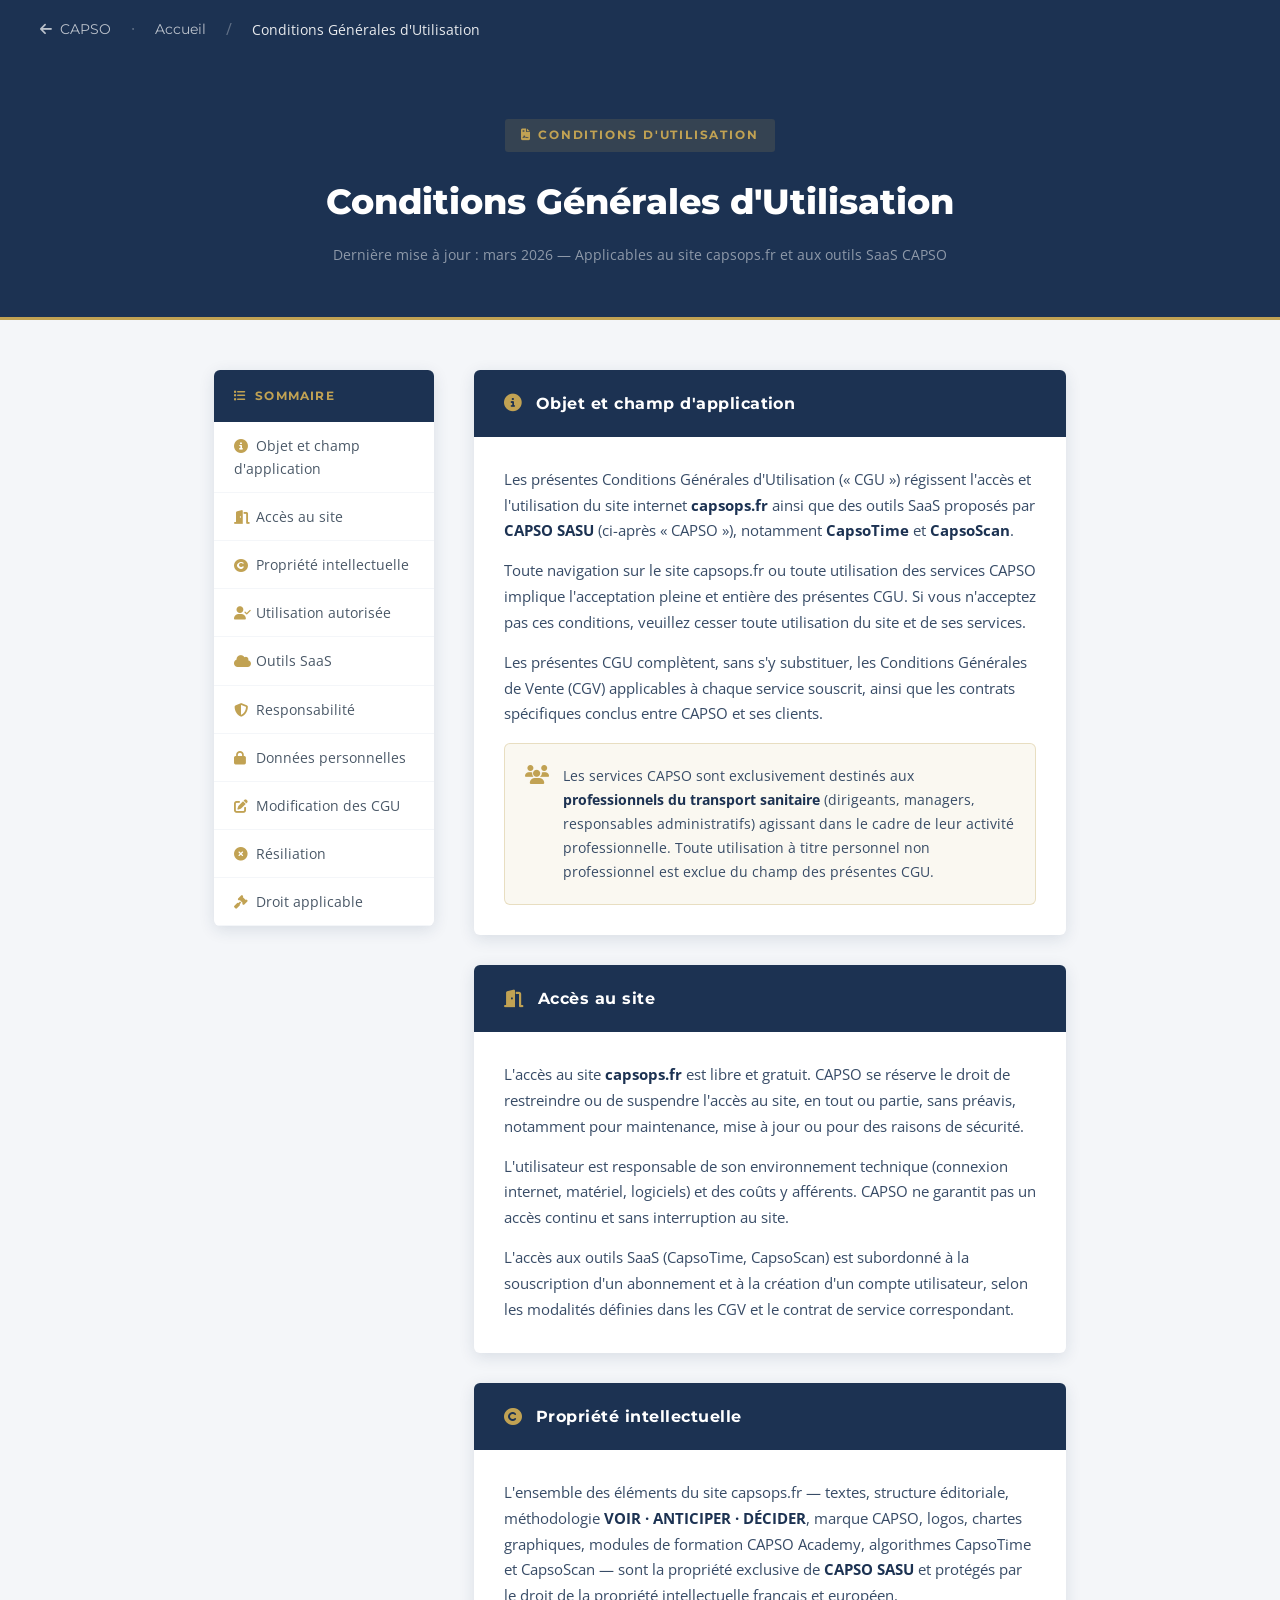
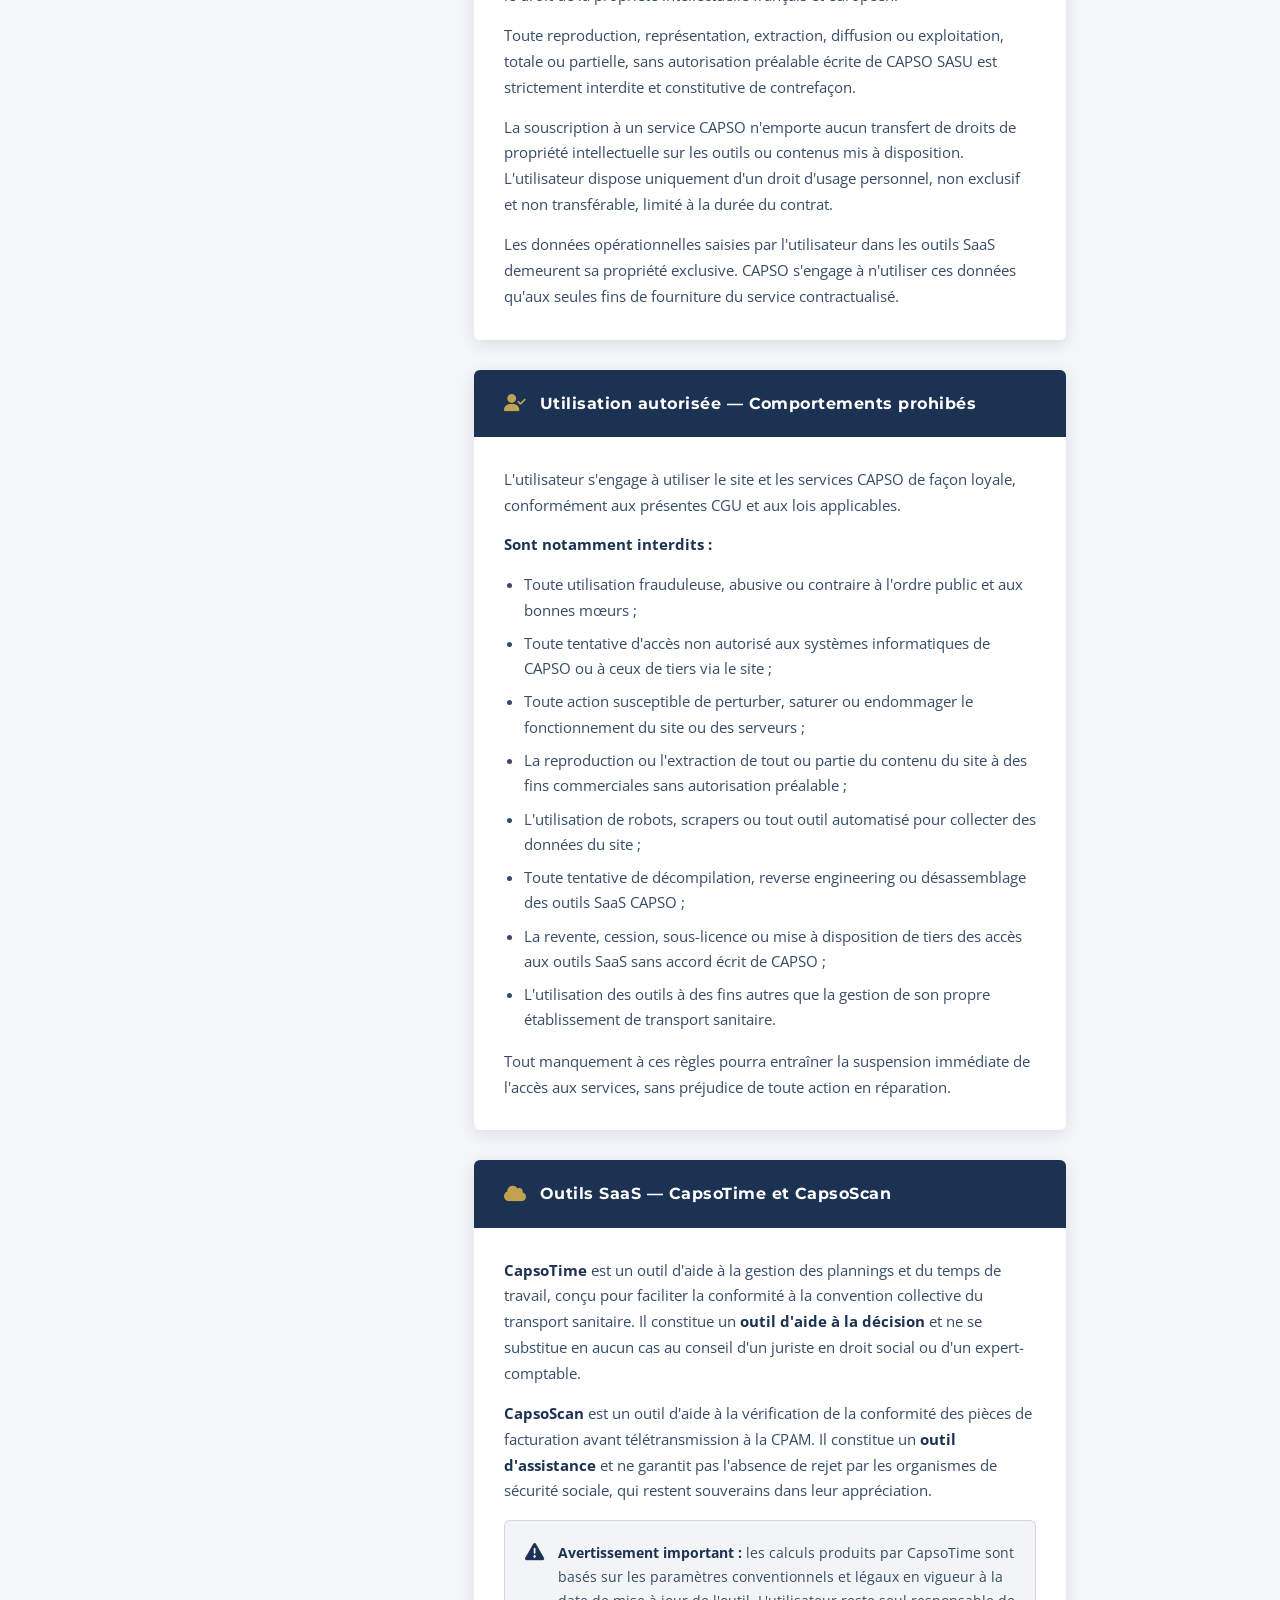
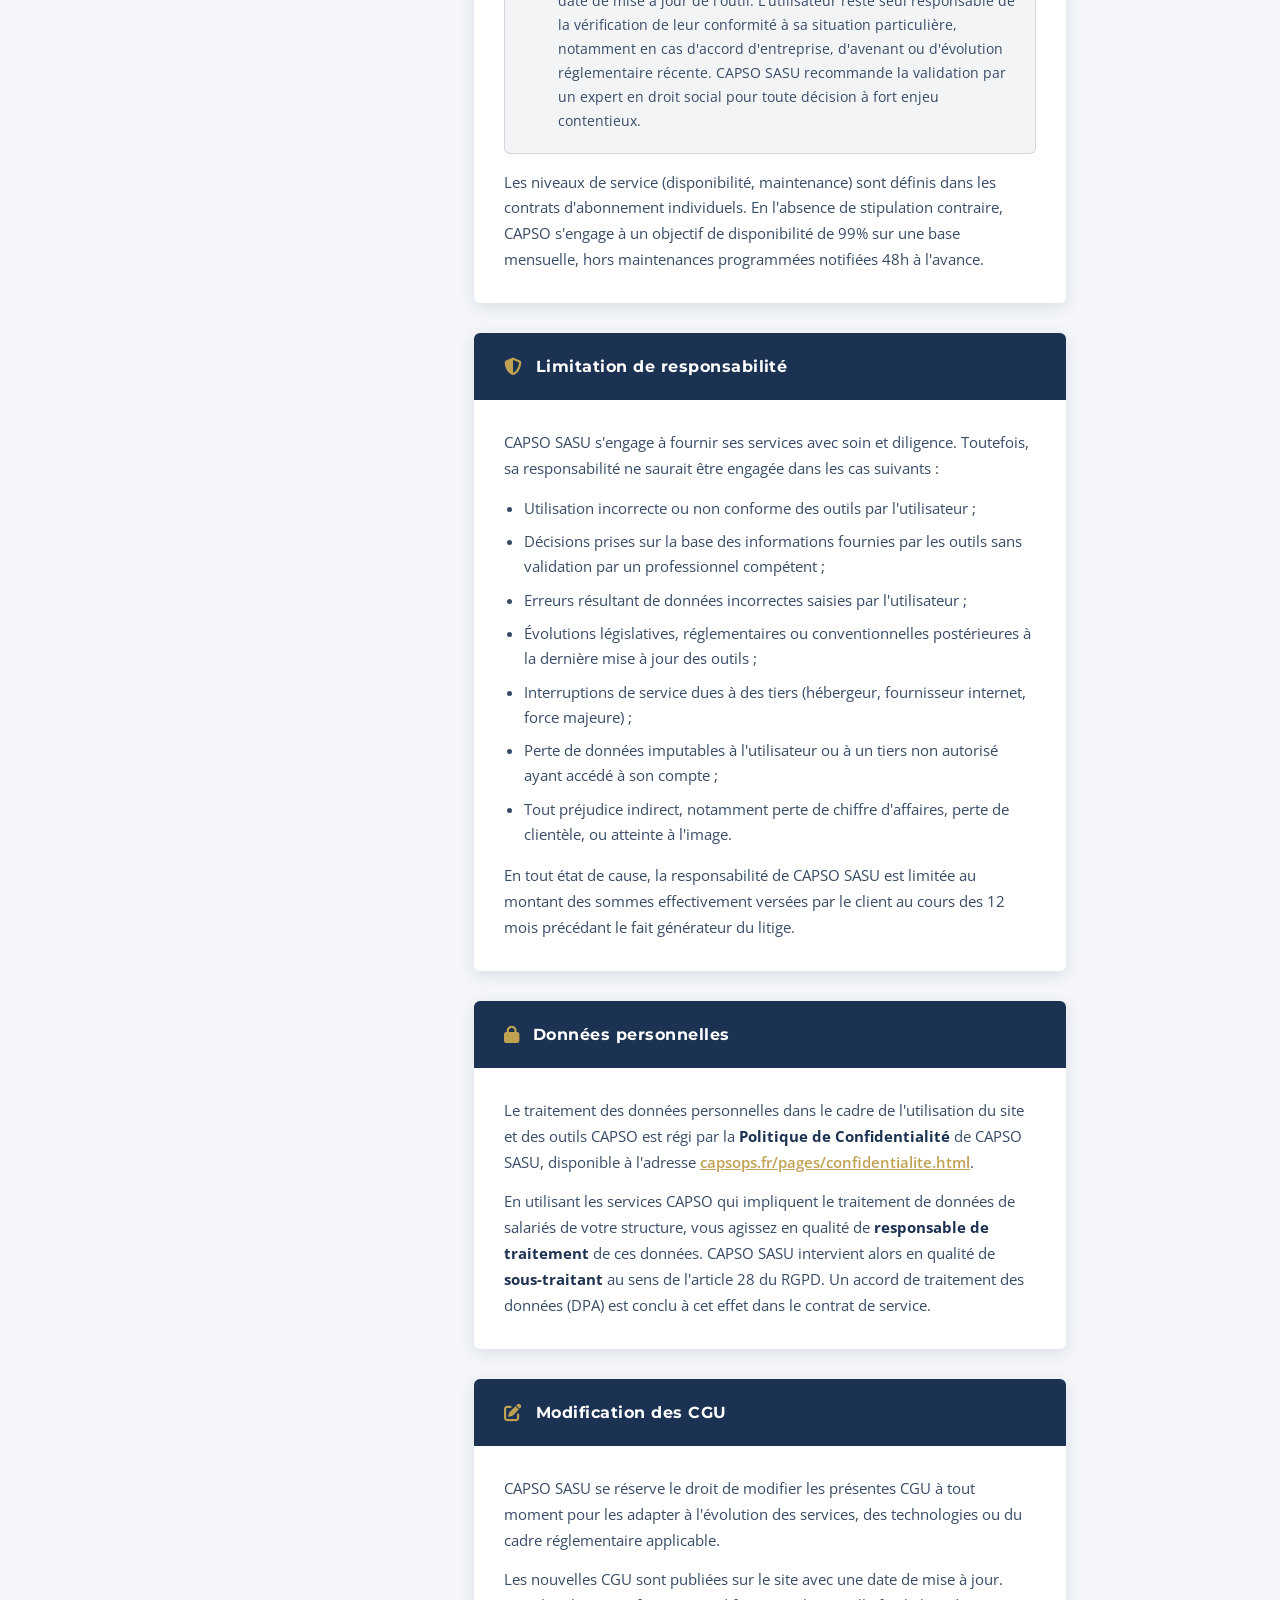
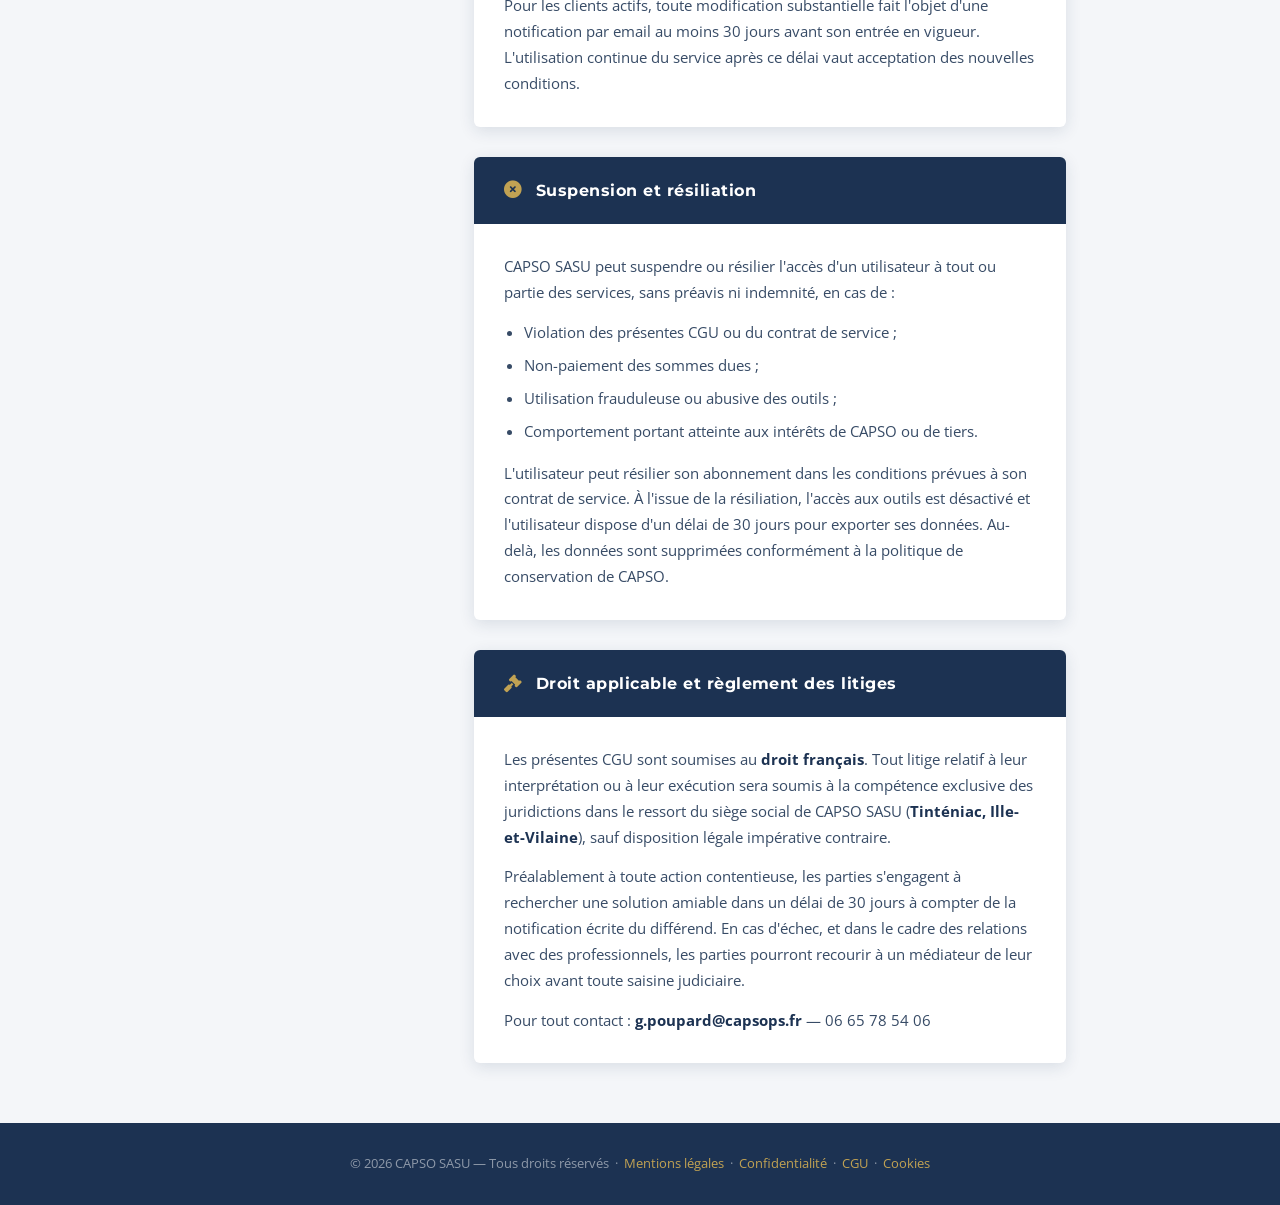
==== pages/cgu.html @ 189516d3 "feat: ajout pages légales (mentions, CGU, confidentialité, cookies) + mise à jour coordonnées CAPSO " ====
<!DOCTYPE html>
<html lang="fr">

<head>
    <meta charset="UTF-8">
    <meta name="viewport" content="width=device-width, initial-scale=1.0">
    <title>Conditions Générales d'Utilisation — CAPSO</title>
    <meta name="robots" content="noindex, nofollow">
    <link rel="preconnect" href="https://fonts.googleapis.com">
    <link rel="preconnect" href="https://fonts.gstatic.com" crossorigin>
    <link
        href="https://fonts.googleapis.com/css2?family=Montserrat:wght@400;500;600;700;800&family=Open+Sans:wght@400;500;600&display=swap"
        rel="stylesheet">
    <link rel="stylesheet" href="https://cdnjs.cloudflare.com/ajax/libs/font-awesome/6.4.0/css/all.min.css">
    <style>
        :root {
            --navy: #1C3252;
            --navy-body: #374B66;
            --navy-soft: #4A5867;
            --gold: #C1A253;
            --gold-muted: #A88A47;
            --white: #FFFFFF;
            --bg-light: #F4F6F9;
            --radius: 6px;
            --shadow: 0 4px 16px rgba(28, 50, 82, 0.12);
        }

        * {
            margin: 0;
            padding: 0;
            box-sizing: border-box;
        }

        body {
            font-family: 'Open Sans', sans-serif;
            background: var(--bg-light);
            color: var(--navy-body);
            line-height: 1.7;
        }

        .top-nav {
            background: var(--navy);
            padding: 16px 40px;
            display: flex;
            align-items: center;
            gap: 20px;
        }

        .top-nav a {
            color: rgba(255, 255, 255, 0.7);
            text-decoration: none;
            font-size: 0.85rem;
            font-family: 'Montserrat', sans-serif;
            transition: color 0.2s;
        }

        .top-nav a:hover {
            color: var(--gold);
        }

        .top-nav .sep {
            color: rgba(255, 255, 255, 0.3);
        }

        .page-hero {
            background: var(--navy);
            padding: 60px 40px 50px;
            text-align: center;
            border-bottom: 3px solid var(--gold);
        }

        .page-hero .label {
            display: inline-block;
            background: rgba(193, 162, 83, 0.15);
            color: var(--gold);
            font-family: 'Montserrat', sans-serif;
            font-size: 0.75rem;
            font-weight: 700;
            letter-spacing: 0.15em;
            text-transform: uppercase;
            padding: 6px 16px;
            border-radius: 3px;
            margin-bottom: 20px;
        }

        .page-hero h1 {
            font-family: 'Montserrat', sans-serif;
            font-weight: 800;
            font-size: 2.2rem;
            color: white;
            margin-bottom: 12px;
        }

        .page-hero .update {
            color: rgba(255, 255, 255, 0.5);
            font-size: 0.85rem;
        }

        .page-layout {
            max-width: 900px;
            margin: 50px auto;
            padding: 0 24px;
            display: grid;
            grid-template-columns: 220px 1fr;
            gap: 40px;
            align-items: start;
        }

        @media(max-width:768px) {
            .page-layout {
                grid-template-columns: 1fr;
            }

            .sidebar {
                display: none;
            }
        }

        .sidebar {
            position: sticky;
            top: 30px;
            background: white;
            border-radius: var(--radius);
            box-shadow: var(--shadow);
            overflow: hidden;
        }

        .sidebar-header {
            background: var(--navy);
            padding: 16px 20px;
            font-family: 'Montserrat', sans-serif;
            font-size: 0.75rem;
            font-weight: 700;
            letter-spacing: 0.1em;
            text-transform: uppercase;
            color: var(--gold);
        }

        .sidebar nav a {
            display: block;
            padding: 12px 20px;
            color: var(--navy-soft);
            text-decoration: none;
            font-size: 0.85rem;
            border-bottom: 1px solid var(--bg-light);
            transition: all 0.2s;
        }

        .sidebar nav a:hover {
            background: var(--bg-light);
            color: var(--navy);
            padding-left: 26px;
        }

        .sidebar nav a i {
            color: var(--gold);
            margin-right: 8px;
            width: 14px;
        }

        .content {
            display: flex;
            flex-direction: column;
            gap: 30px;
        }

        .section-block {
            background: white;
            border-radius: var(--radius);
            box-shadow: var(--shadow);
            overflow: hidden;
        }

        .section-block-header {
            background: var(--navy);
            padding: 20px 30px;
            display: flex;
            align-items: center;
            gap: 14px;
        }

        .section-block-header i {
            color: var(--gold);
            font-size: 1.1rem;
        }

        .section-block-header h2 {
            font-family: 'Montserrat', sans-serif;
            font-weight: 700;
            font-size: 1rem;
            color: white;
            letter-spacing: 0.03em;
        }

        .section-block-body {
            padding: 30px;
        }

        .section-block-body p {
            margin-bottom: 14px;
            color: var(--navy-body);
            font-size: 0.95rem;
        }

        .section-block-body p:last-child {
            margin-bottom: 0;
        }

        .section-block-body strong {
            color: var(--navy);
        }

        .section-block-body ul {
            margin: 12px 0 16px 20px;
        }

        .section-block-body ul li {
            margin-bottom: 8px;
            font-size: 0.93rem;
            color: var(--navy-body);
        }

        .alert-box {
            background: rgba(193, 162, 83, 0.08);
            border: 1px solid rgba(193, 162, 83, 0.3);
            border-radius: var(--radius);
            padding: 20px;
            margin-top: 16px;
            display: flex;
            gap: 14px;
        }

        .alert-box i {
            color: var(--gold);
            font-size: 1.2rem;
            flex-shrink: 0;
            margin-top: 2px;
        }

        .alert-box p {
            font-size: 0.88rem;
            color: var(--navy-body);
            margin: 0;
        }

        .warning-box {
            background: rgba(28, 50, 82, 0.05);
            border: 1px solid rgba(28, 50, 82, 0.15);
            border-radius: var(--radius);
            padding: 20px;
            margin-top: 16px;
            display: flex;
            gap: 14px;
        }

        .warning-box i {
            color: var(--navy);
            font-size: 1.2rem;
            flex-shrink: 0;
            margin-top: 2px;
        }

        .warning-box p {
            font-size: 0.88rem;
            color: var(--navy-body);
            margin: 0;
        }

        .footer-legal {
            background: var(--navy);
            color: rgba(255, 255, 255, 0.5);
            text-align: center;
            padding: 30px 20px;
            font-size: 0.8rem;
            margin-top: 60px;
        }

        .footer-legal a {
            color: var(--gold);
            text-decoration: none;
        }
    </style>
</head>

<body>

    <div class="top-nav">
        <a href="../index.html"><i class="fas fa-arrow-left" style="margin-right:8px;"></i>CAPSO</a>
        <span class="sep">·</span>
        <a href="../index.html">Accueil</a>
        <span class="sep">/</span>
        <span style="color:rgba(255,255,255,0.9);font-size:0.85rem;">Conditions Générales d'Utilisation</span>
    </div>

    <div class="page-hero">
        <div class="label"><i class="fas fa-file-contract" style="margin-right:6px;"></i>Conditions d'utilisation</div>
        <h1>Conditions Générales d'Utilisation</h1>
        <p class="update">Dernière mise à jour : mars 2026 — Applicables au site capsops.fr et aux outils SaaS CAPSO</p>
    </div>

    <div class="page-layout">
        <aside class="sidebar">
            <div class="sidebar-header"><i class="fas fa-list" style="margin-right:8px;"></i>Sommaire</div>
            <nav>
                <a href="#objet"><i class="fas fa-info-circle"></i>Objet et champ d'application</a>
                <a href="#acces"><i class="fas fa-door-open"></i>Accès au site</a>
                <a href="#propriete"><i class="fas fa-copyright"></i>Propriété intellectuelle</a>
                <a href="#utilisation"><i class="fas fa-user-check"></i>Utilisation autorisée</a>
                <a href="#saas"><i class="fas fa-cloud"></i>Outils SaaS</a>
                <a href="#responsabilite"><i class="fas fa-shield-alt"></i>Responsabilité</a>
                <a href="#donnees"><i class="fas fa-lock"></i>Données personnelles</a>
                <a href="#modification"><i class="fas fa-edit"></i>Modification des CGU</a>
                <a href="#resiliation"><i class="fas fa-times-circle"></i>Résiliation</a>
                <a href="#droit"><i class="fas fa-gavel"></i>Droit applicable</a>
            </nav>
        </aside>

        <div class="content">

            <!-- OBJET -->
            <div class="section-block" id="objet">
                <div class="section-block-header"><i class="fas fa-info-circle"></i>
                    <h2>Objet et champ d'application</h2>
                </div>
                <div class="section-block-body">
                    <p>Les présentes Conditions Générales d'Utilisation (« CGU ») régissent l'accès et l'utilisation du
                        site internet <strong>capsops.fr</strong> ainsi que des outils SaaS proposés par <strong>CAPSO
                            SASU</strong> (ci-après « CAPSO »), notamment <strong>CapsoTime</strong> et
                        <strong>CapsoScan</strong>.</p>
                    <p>Toute navigation sur le site capsops.fr ou toute utilisation des services CAPSO implique
                        l'acceptation pleine et entière des présentes CGU. Si vous n'acceptez pas ces conditions,
                        veuillez cesser toute utilisation du site et de ses services.</p>
                    <p>Les présentes CGU complètent, sans s'y substituer, les Conditions Générales de Vente (CGV)
                        applicables à chaque service souscrit, ainsi que les contrats spécifiques conclus entre CAPSO et
                        ses clients.</p>
                    <div class="alert-box">
                        <i class="fas fa-users"></i>
                        <p>Les services CAPSO sont exclusivement destinés aux <strong>professionnels du transport
                                sanitaire</strong> (dirigeants, managers, responsables administratifs) agissant dans le
                            cadre de leur activité professionnelle. Toute utilisation à titre personnel non
                            professionnel est exclue du champ des présentes CGU.</p>
                    </div>
                </div>
            </div>

            <!-- ACCÈS -->
            <div class="section-block" id="acces">
                <div class="section-block-header"><i class="fas fa-door-open"></i>
                    <h2>Accès au site</h2>
                </div>
                <div class="section-block-body">
                    <p>L'accès au site <strong>capsops.fr</strong> est libre et gratuit. CAPSO se réserve le droit de
                        restreindre ou de suspendre l'accès au site, en tout ou partie, sans préavis, notamment pour
                        maintenance, mise à jour ou pour des raisons de sécurité.</p>
                    <p>L'utilisateur est responsable de son environnement technique (connexion internet, matériel,
                        logiciels) et des coûts y afférents. CAPSO ne garantit pas un accès continu et sans interruption
                        au site.</p>
                    <p>L'accès aux outils SaaS (CapsoTime, CapsoScan) est subordonné à la souscription d'un abonnement
                        et à la création d'un compte utilisateur, selon les modalités définies dans les CGV et le
                        contrat de service correspondant.</p>
                </div>
            </div>

            <!-- PROPRIÉTÉ INTELLECTUELLE -->
            <div class="section-block" id="propriete">
                <div class="section-block-header"><i class="fas fa-copyright"></i>
                    <h2>Propriété intellectuelle</h2>
                </div>
                <div class="section-block-body">
                    <p>L'ensemble des éléments du site capsops.fr — textes, structure éditoriale, méthodologie
                        <strong>VOIR · ANTICIPER · DÉCIDER</strong>, marque CAPSO, logos, chartes graphiques, modules de
                        formation CAPSO Academy, algorithmes CapsoTime et CapsoScan — sont la propriété exclusive de
                        <strong>CAPSO SASU</strong> et protégés par le droit de la propriété intellectuelle français et
                        européen.</p>
                    <p>Toute reproduction, représentation, extraction, diffusion ou exploitation, totale ou partielle,
                        sans autorisation préalable écrite de CAPSO SASU est strictement interdite et constitutive de
                        contrefaçon.</p>
                    <p>La souscription à un service CAPSO n'emporte aucun transfert de droits de propriété
                        intellectuelle sur les outils ou contenus mis à disposition. L'utilisateur dispose uniquement
                        d'un droit d'usage personnel, non exclusif et non transférable, limité à la durée du contrat.
                    </p>
                    <p>Les données opérationnelles saisies par l'utilisateur dans les outils SaaS demeurent sa propriété
                        exclusive. CAPSO s'engage à n'utiliser ces données qu'aux seules fins de fourniture du service
                        contractualisé.</p>
                </div>
            </div>

            <!-- UTILISATION AUTORISÉE -->
            <div class="section-block" id="utilisation">
                <div class="section-block-header"><i class="fas fa-user-check"></i>
                    <h2>Utilisation autorisée — Comportements prohibés</h2>
                </div>
                <div class="section-block-body">
                    <p>L'utilisateur s'engage à utiliser le site et les services CAPSO de façon loyale, conformément aux
                        présentes CGU et aux lois applicables.</p>
                    <p><strong>Sont notamment interdits :</strong></p>
                    <ul>
                        <li>Toute utilisation frauduleuse, abusive ou contraire à l'ordre public et aux bonnes mœurs ;
                        </li>
                        <li>Toute tentative d'accès non autorisé aux systèmes informatiques de CAPSO ou à ceux de tiers
                            via le site ;</li>
                        <li>Toute action susceptible de perturber, saturer ou endommager le fonctionnement du site ou
                            des serveurs ;</li>
                        <li>La reproduction ou l'extraction de tout ou partie du contenu du site à des fins commerciales
                            sans autorisation préalable ;</li>
                        <li>L'utilisation de robots, scrapers ou tout outil automatisé pour collecter des données du
                            site ;</li>
                        <li>Toute tentative de décompilation, reverse engineering ou désassemblage des outils SaaS CAPSO
                            ;</li>
                        <li>La revente, cession, sous-licence ou mise à disposition de tiers des accès aux outils SaaS
                            sans accord écrit de CAPSO ;</li>
                        <li>L'utilisation des outils à des fins autres que la gestion de son propre établissement de
                            transport sanitaire.</li>
                    </ul>
                    <p>Tout manquement à ces règles pourra entraîner la suspension immédiate de l'accès aux services,
                        sans préjudice de toute action en réparation.</p>
                </div>
            </div>

            <!-- OUTILS SAAS -->
            <div class="section-block" id="saas">
                <div class="section-block-header"><i class="fas fa-cloud"></i>
                    <h2>Outils SaaS — CapsoTime et CapsoScan</h2>
                </div>
                <div class="section-block-body">
                    <p><strong>CapsoTime</strong> est un outil d'aide à la gestion des plannings et du temps de travail,
                        conçu pour faciliter la conformité à la convention collective du transport sanitaire. Il
                        constitue un <strong>outil d'aide à la décision</strong> et ne se substitue en aucun cas au
                        conseil d'un juriste en droit social ou d'un expert-comptable.</p>
                    <p><strong>CapsoScan</strong> est un outil d'aide à la vérification de la conformité des pièces de
                        facturation avant télétransmission à la CPAM. Il constitue un <strong>outil
                            d'assistance</strong> et ne garantit pas l'absence de rejet par les organismes de sécurité
                        sociale, qui restent souverains dans leur appréciation.</p>
                    <div class="warning-box">
                        <i class="fas fa-exclamation-triangle"></i>
                        <p><strong>Avertissement important :</strong> les calculs produits par CapsoTime sont basés sur
                            les paramètres conventionnels et légaux en vigueur à la date de mise à jour de l'outil.
                            L'utilisateur reste seul responsable de la vérification de leur conformité à sa situation
                            particulière, notamment en cas d'accord d'entreprise, d'avenant ou d'évolution réglementaire
                            récente. CAPSO SASU recommande la validation par un expert en droit social pour toute
                            décision à fort enjeu contentieux.</p>
                    </div>
                    <p style="margin-top:16px;">Les niveaux de service (disponibilité, maintenance) sont définis dans
                        les contrats d'abonnement individuels. En l'absence de stipulation contraire, CAPSO s'engage à
                        un objectif de disponibilité de 99% sur une base mensuelle, hors maintenances programmées
                        notifiées 48h à l'avance.</p>
                </div>
            </div>

            <!-- RESPONSABILITÉ -->
            <div class="section-block" id="responsabilite">
                <div class="section-block-header"><i class="fas fa-shield-alt"></i>
                    <h2>Limitation de responsabilité</h2>
                </div>
                <div class="section-block-body">
                    <p>CAPSO SASU s'engage à fournir ses services avec soin et diligence. Toutefois, sa responsabilité
                        ne saurait être engagée dans les cas suivants :</p>
                    <ul>
                        <li>Utilisation incorrecte ou non conforme des outils par l'utilisateur ;</li>
                        <li>Décisions prises sur la base des informations fournies par les outils sans validation par un
                            professionnel compétent ;</li>
                        <li>Erreurs résultant de données incorrectes saisies par l'utilisateur ;</li>
                        <li>Évolutions législatives, réglementaires ou conventionnelles postérieures à la dernière mise
                            à jour des outils ;</li>
                        <li>Interruptions de service dues à des tiers (hébergeur, fournisseur internet, force majeure) ;
                        </li>
                        <li>Perte de données imputables à l'utilisateur ou à un tiers non autorisé ayant accédé à son
                            compte ;</li>
                        <li>Tout préjudice indirect, notamment perte de chiffre d'affaires, perte de clientèle, ou
                            atteinte à l'image.</li>
                    </ul>
                    <p>En tout état de cause, la responsabilité de CAPSO SASU est limitée au montant des sommes
                        effectivement versées par le client au cours des 12 mois précédant le fait générateur du litige.
                    </p>
                </div>
            </div>

            <!-- DONNÉES -->
            <div class="section-block" id="donnees">
                <div class="section-block-header"><i class="fas fa-lock"></i>
                    <h2>Données personnelles</h2>
                </div>
                <div class="section-block-body">
                    <p>Le traitement des données personnelles dans le cadre de l'utilisation du site et des outils CAPSO
                        est régi par la <strong>Politique de Confidentialité</strong> de CAPSO SASU, disponible à
                        l'adresse <a href="confidentialite.html"
                            style="color:var(--gold);font-weight:600;">capsops.fr/pages/confidentialite.html</a>.</p>
                    <p>En utilisant les services CAPSO qui impliquent le traitement de données de salariés de votre
                        structure, vous agissez en qualité de <strong>responsable de traitement</strong> de ces données.
                        CAPSO SASU intervient alors en qualité de <strong>sous-traitant</strong> au sens de l'article 28
                        du RGPD. Un accord de traitement des données (DPA) est conclu à cet effet dans le contrat de
                        service.</p>
                </div>
            </div>

            <!-- MODIFICATION CGU -->
            <div class="section-block" id="modification">
                <div class="section-block-header"><i class="fas fa-edit"></i>
                    <h2>Modification des CGU</h2>
                </div>
                <div class="section-block-body">
                    <p>CAPSO SASU se réserve le droit de modifier les présentes CGU à tout moment pour les adapter à
                        l'évolution des services, des technologies ou du cadre réglementaire applicable.</p>
                    <p>Les nouvelles CGU sont publiées sur le site avec une date de mise à jour. Pour les clients
                        actifs, toute modification substantielle fait l'objet d'une notification par email au moins 30
                        jours avant son entrée en vigueur. L'utilisation continue du service après ce délai vaut
                        acceptation des nouvelles conditions.</p>
                </div>
            </div>

            <!-- RÉSILIATION -->
            <div class="section-block" id="resiliation">
                <div class="section-block-header"><i class="fas fa-times-circle"></i>
                    <h2>Suspension et résiliation</h2>
                </div>
                <div class="section-block-body">
                    <p>CAPSO SASU peut suspendre ou résilier l'accès d'un utilisateur à tout ou partie des services,
                        sans préavis ni indemnité, en cas de :</p>
                    <ul>
                        <li>Violation des présentes CGU ou du contrat de service ;</li>
                        <li>Non-paiement des sommes dues ;</li>
                        <li>Utilisation frauduleuse ou abusive des outils ;</li>
                        <li>Comportement portant atteinte aux intérêts de CAPSO ou de tiers.</li>
                    </ul>
                    <p>L'utilisateur peut résilier son abonnement dans les conditions prévues à son contrat de service.
                        À l'issue de la résiliation, l'accès aux outils est désactivé et l'utilisateur dispose d'un
                        délai de 30 jours pour exporter ses données. Au-delà, les données sont supprimées conformément à
                        la politique de conservation de CAPSO.</p>
                </div>
            </div>

            <!-- DROIT APPLICABLE -->
            <div class="section-block" id="droit">
                <div class="section-block-header"><i class="fas fa-gavel"></i>
                    <h2>Droit applicable et règlement des litiges</h2>
                </div>
                <div class="section-block-body">
                    <p>Les présentes CGU sont soumises au <strong>droit français</strong>. Tout litige relatif à leur
                        interprétation ou à leur exécution sera soumis à la compétence exclusive des juridictions dans
                        le ressort du siège social de CAPSO SASU (<strong>Tinténiac, Ille-et-Vilaine</strong>), sauf
                        disposition légale impérative contraire.</p>
                    <p>Préalablement à toute action contentieuse, les parties s'engagent à rechercher une solution
                        amiable dans un délai de 30 jours à compter de la notification écrite du différend. En cas
                        d'échec, et dans le cadre des relations avec des professionnels, les parties pourront recourir à
                        un médiateur de leur choix avant toute saisine judiciaire.</p>
                    <p>Pour tout contact : <strong>g.poupard@capsops.fr</strong> — 06 65 78 54 06</p>
                </div>
            </div>

        </div>
    </div>

    <div class="footer-legal">
        <p>© 2026 CAPSO SASU — Tous droits réservés &nbsp;·&nbsp; <a href="mentions-legales.html">Mentions légales</a>
            &nbsp;·&nbsp; <a href="confidentialite.html">Confidentialité</a> &nbsp;·&nbsp; <a href="cgu.html">CGU</a>
            &nbsp;·&nbsp; <a href="cookies.html">Cookies</a></p>
    </div>

</body>

</html>
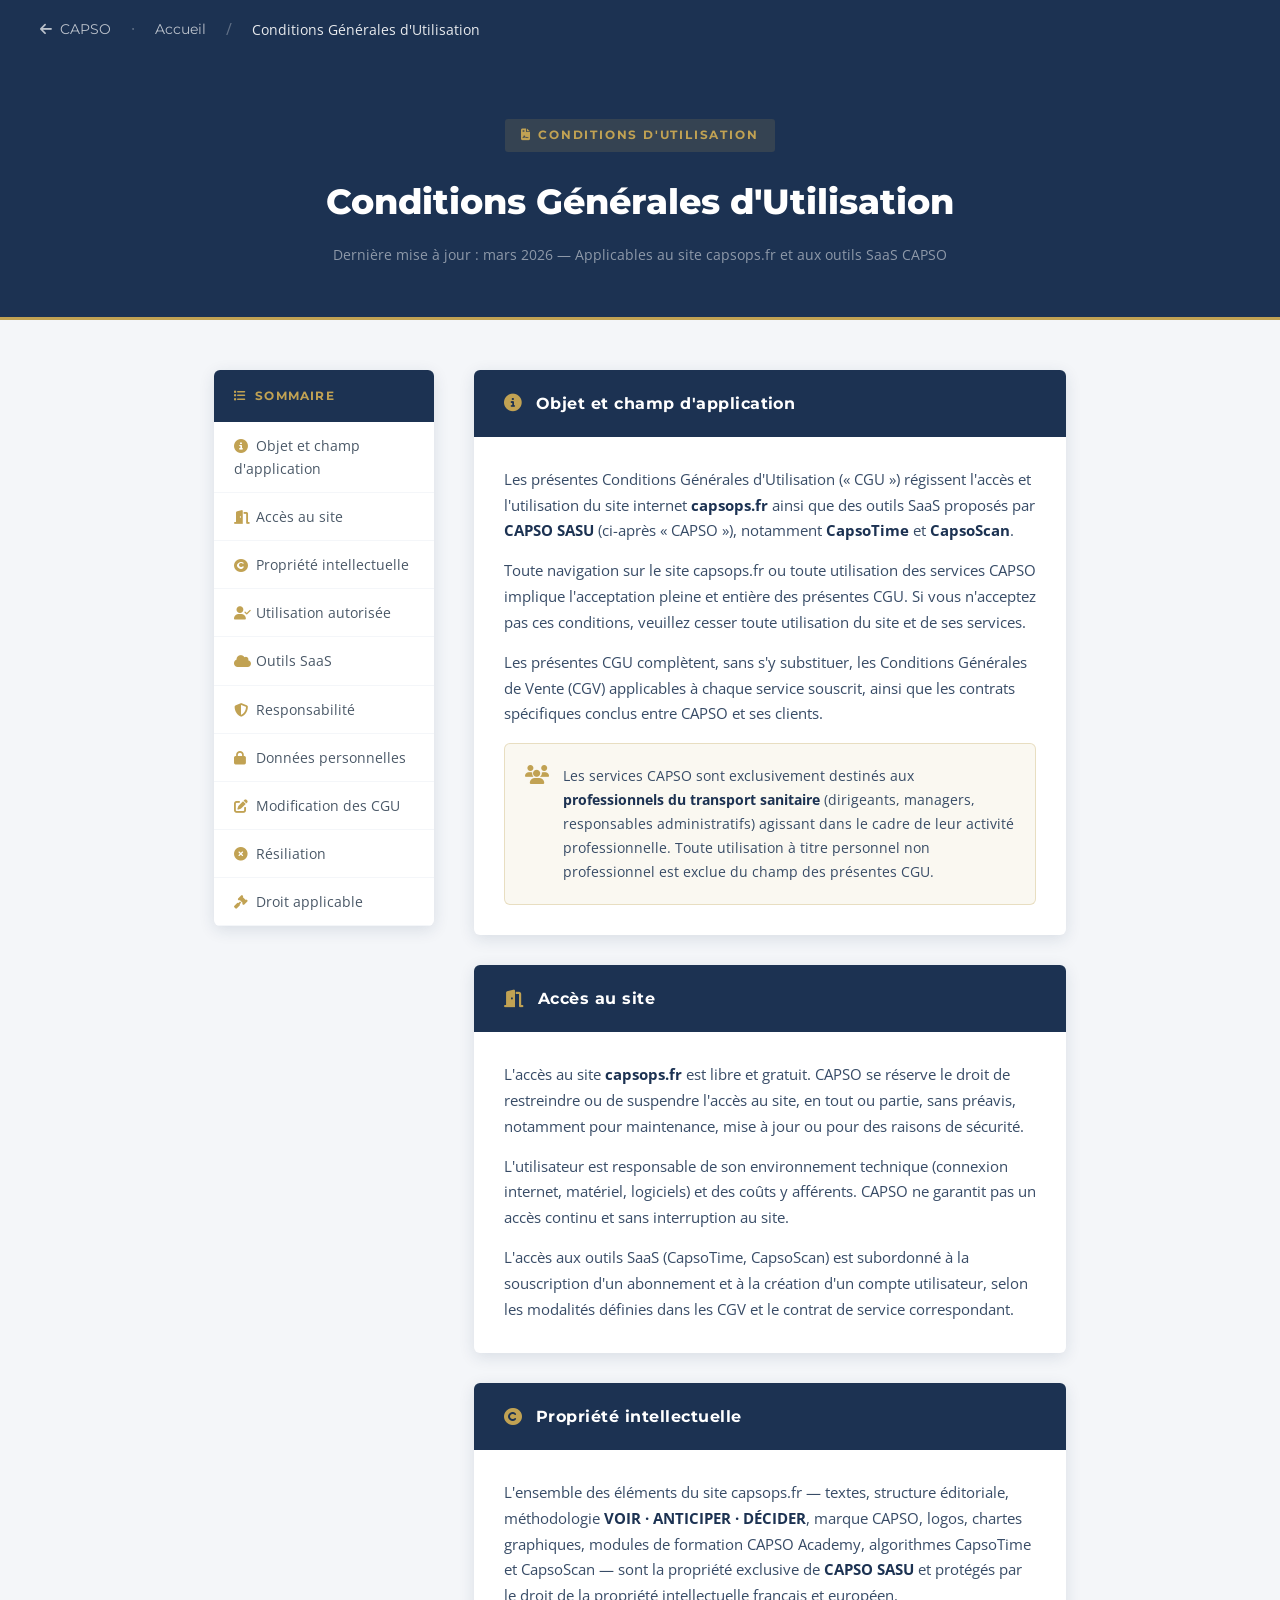
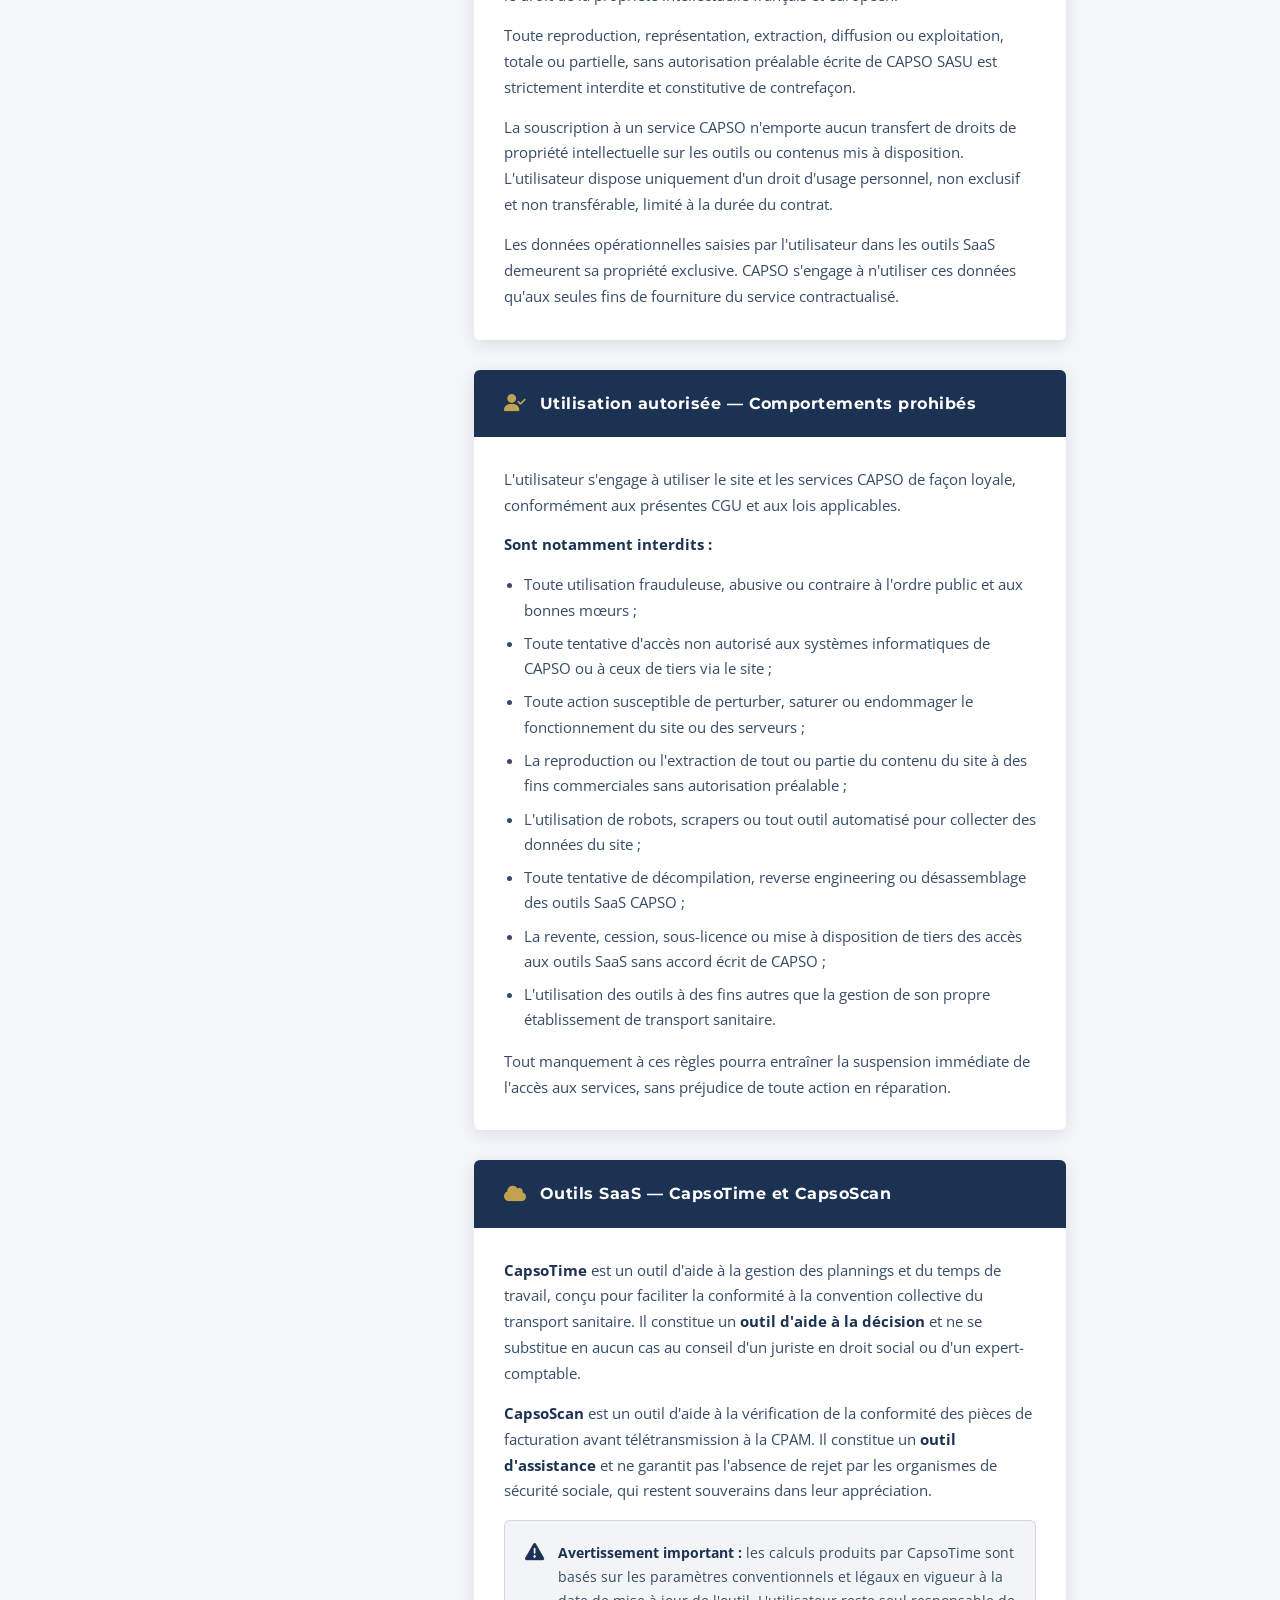
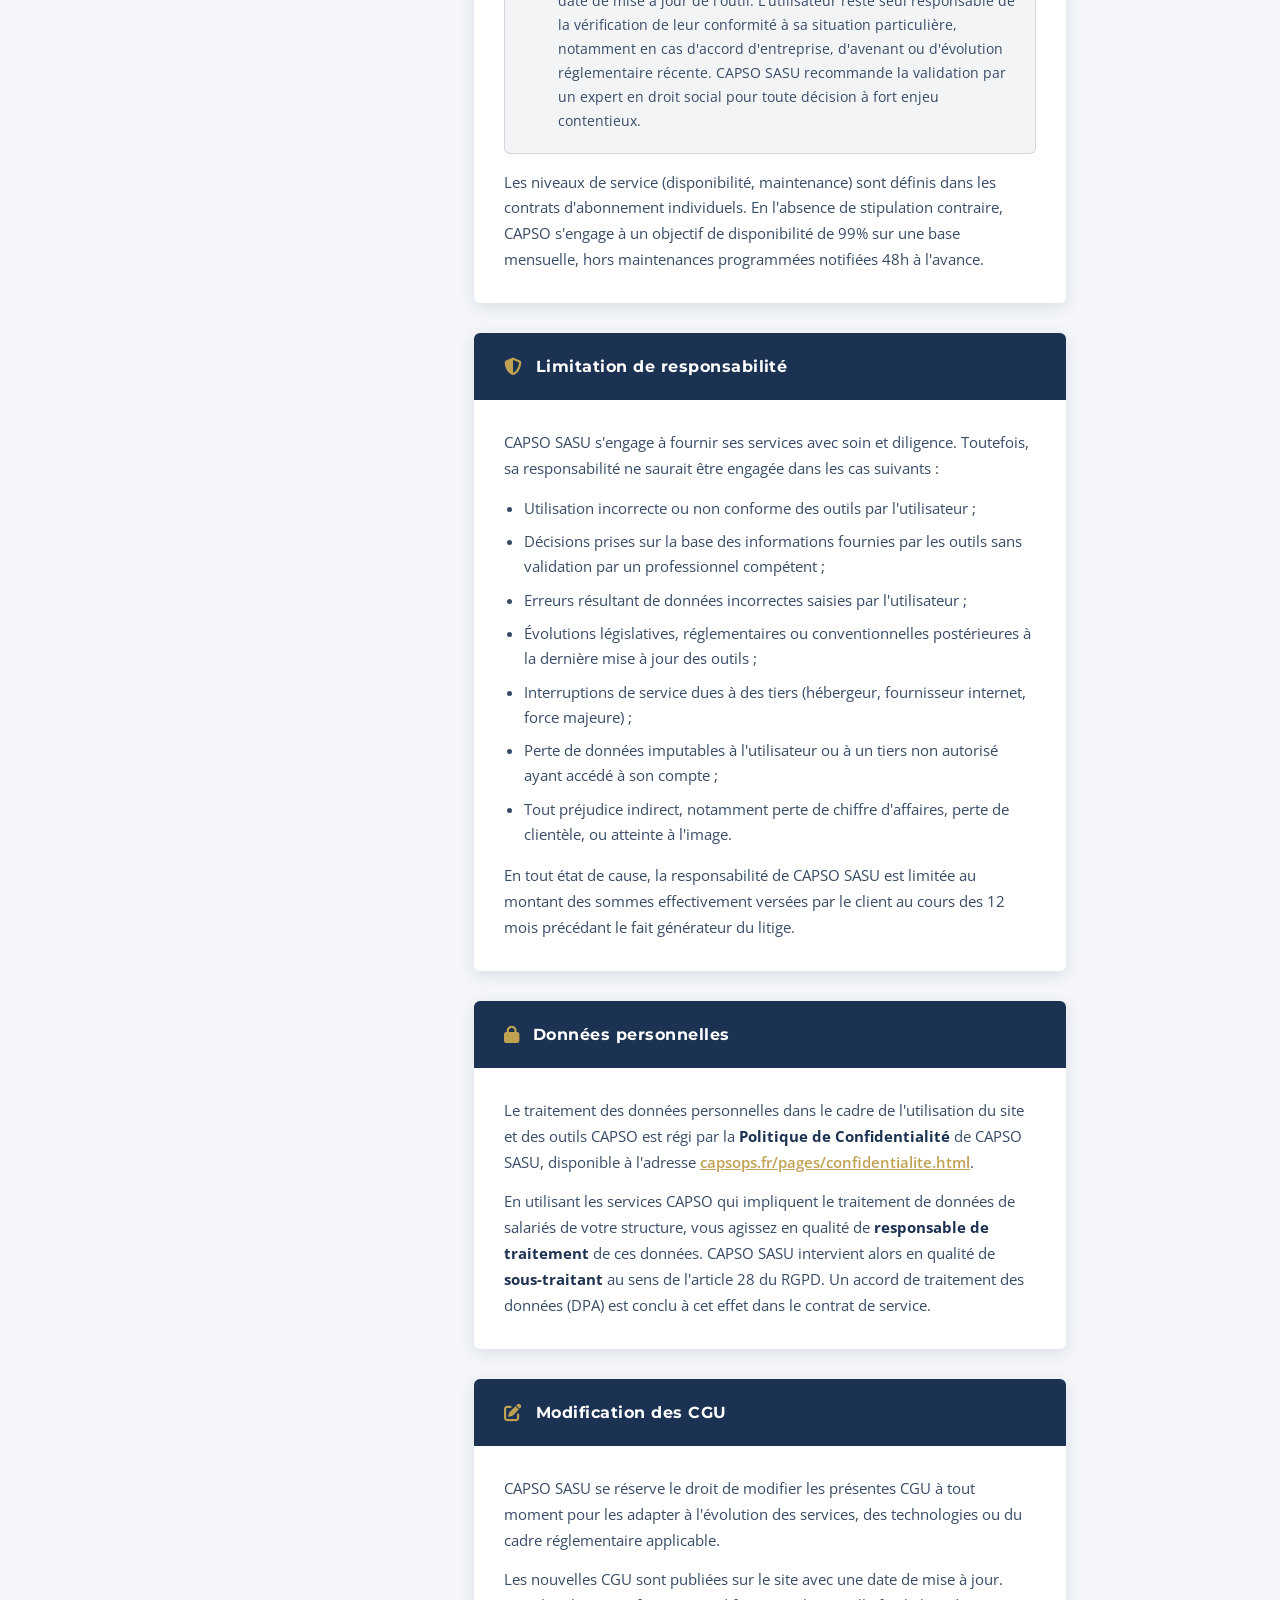
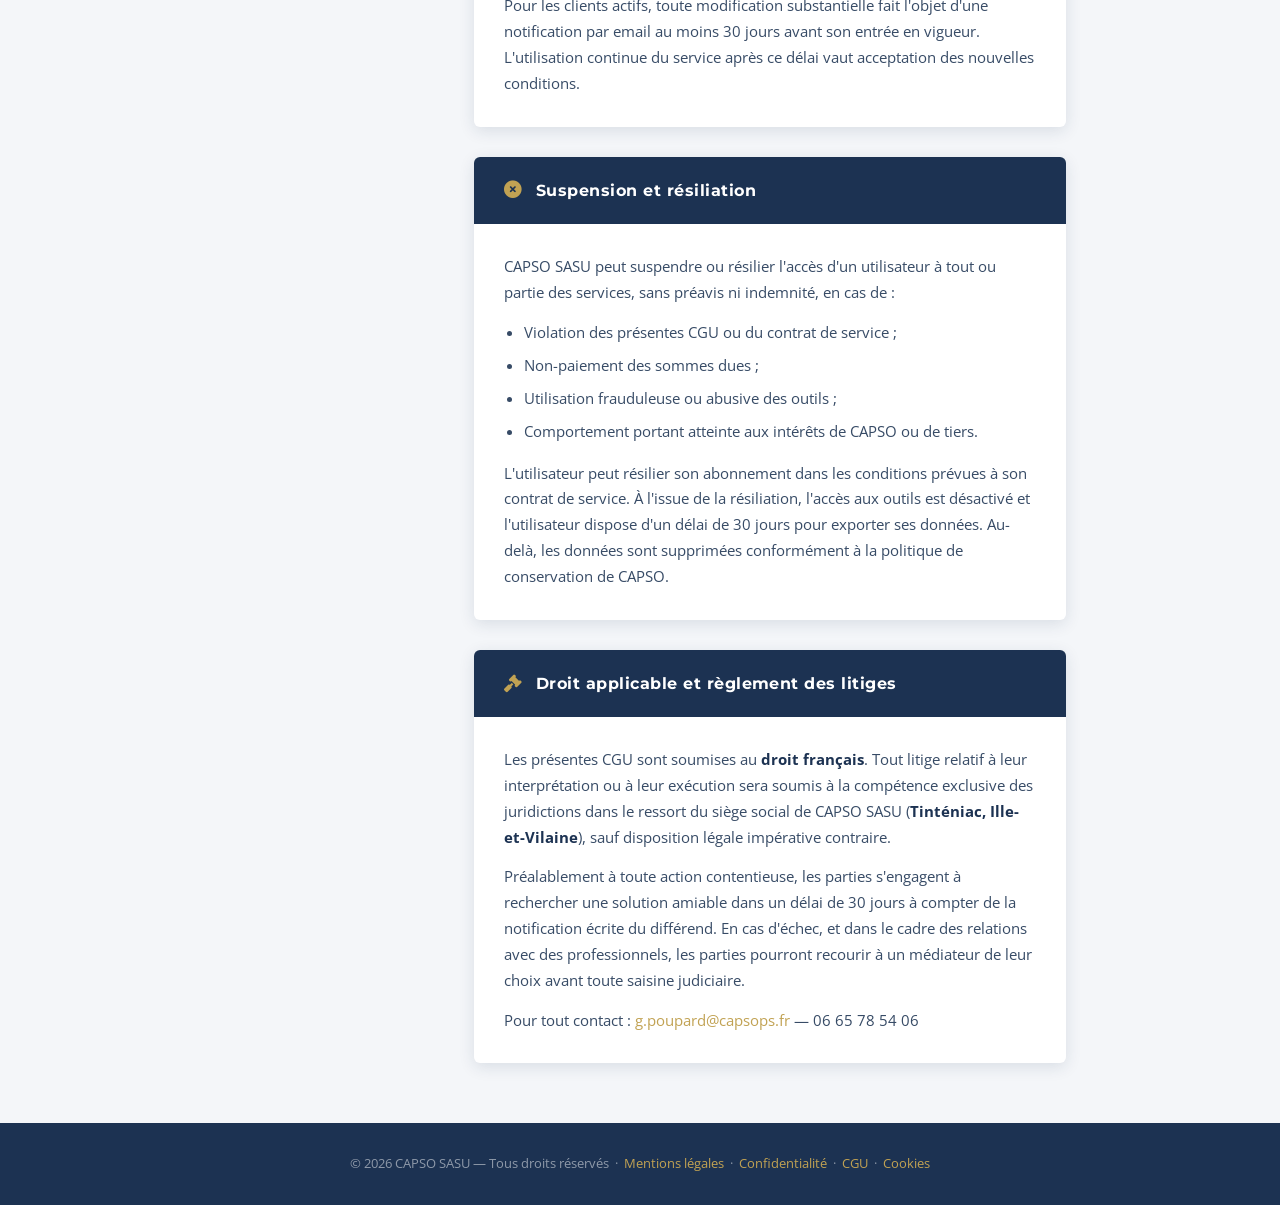
==== commit 6f83bc72: "fix: remplace mailto par lien Gmail direct sur toutes les pages" ====
--- a/pages/cgu.html
+++ b/pages/cgu.html
@@ -543,7 +543,7 @@
                         amiable dans un délai de 30 jours à compter de la notification écrite du différend. En cas
                         d'échec, et dans le cadre des relations avec des professionnels, les parties pourront recourir à
                         un médiateur de leur choix avant toute saisine judiciaire.</p>
-                    <p>Pour tout contact : <strong>g.poupard@capsops.fr</strong> — 06 65 78 54 06</p>
+                    <p>Pour tout contact : <a href="https://mail.google.com/mail/?view=cm&to=g.poupard@capsops.fr" target="_blank" style="color:var(--gold); text-decoration:none;">g.poupard@capsops.fr</a> — 06 65 78 54 06</p>
                 </div>
             </div>
 
